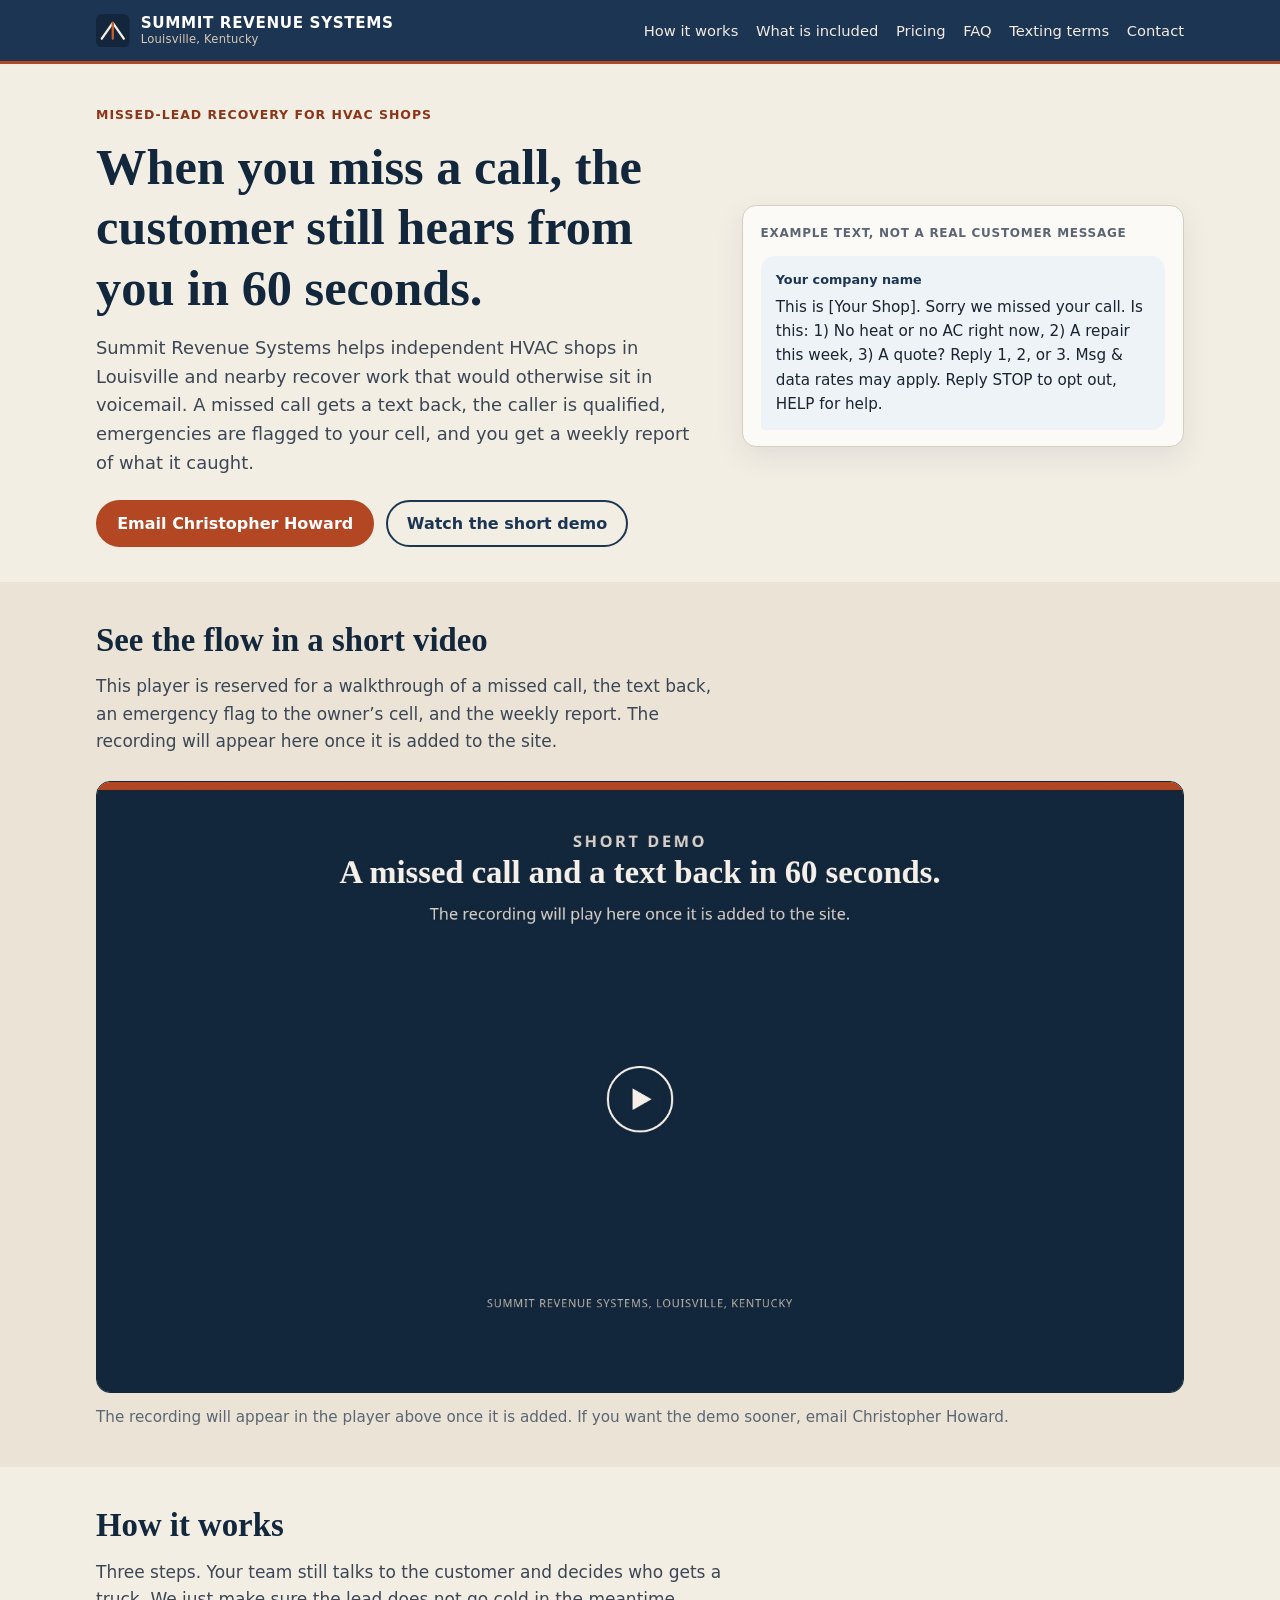
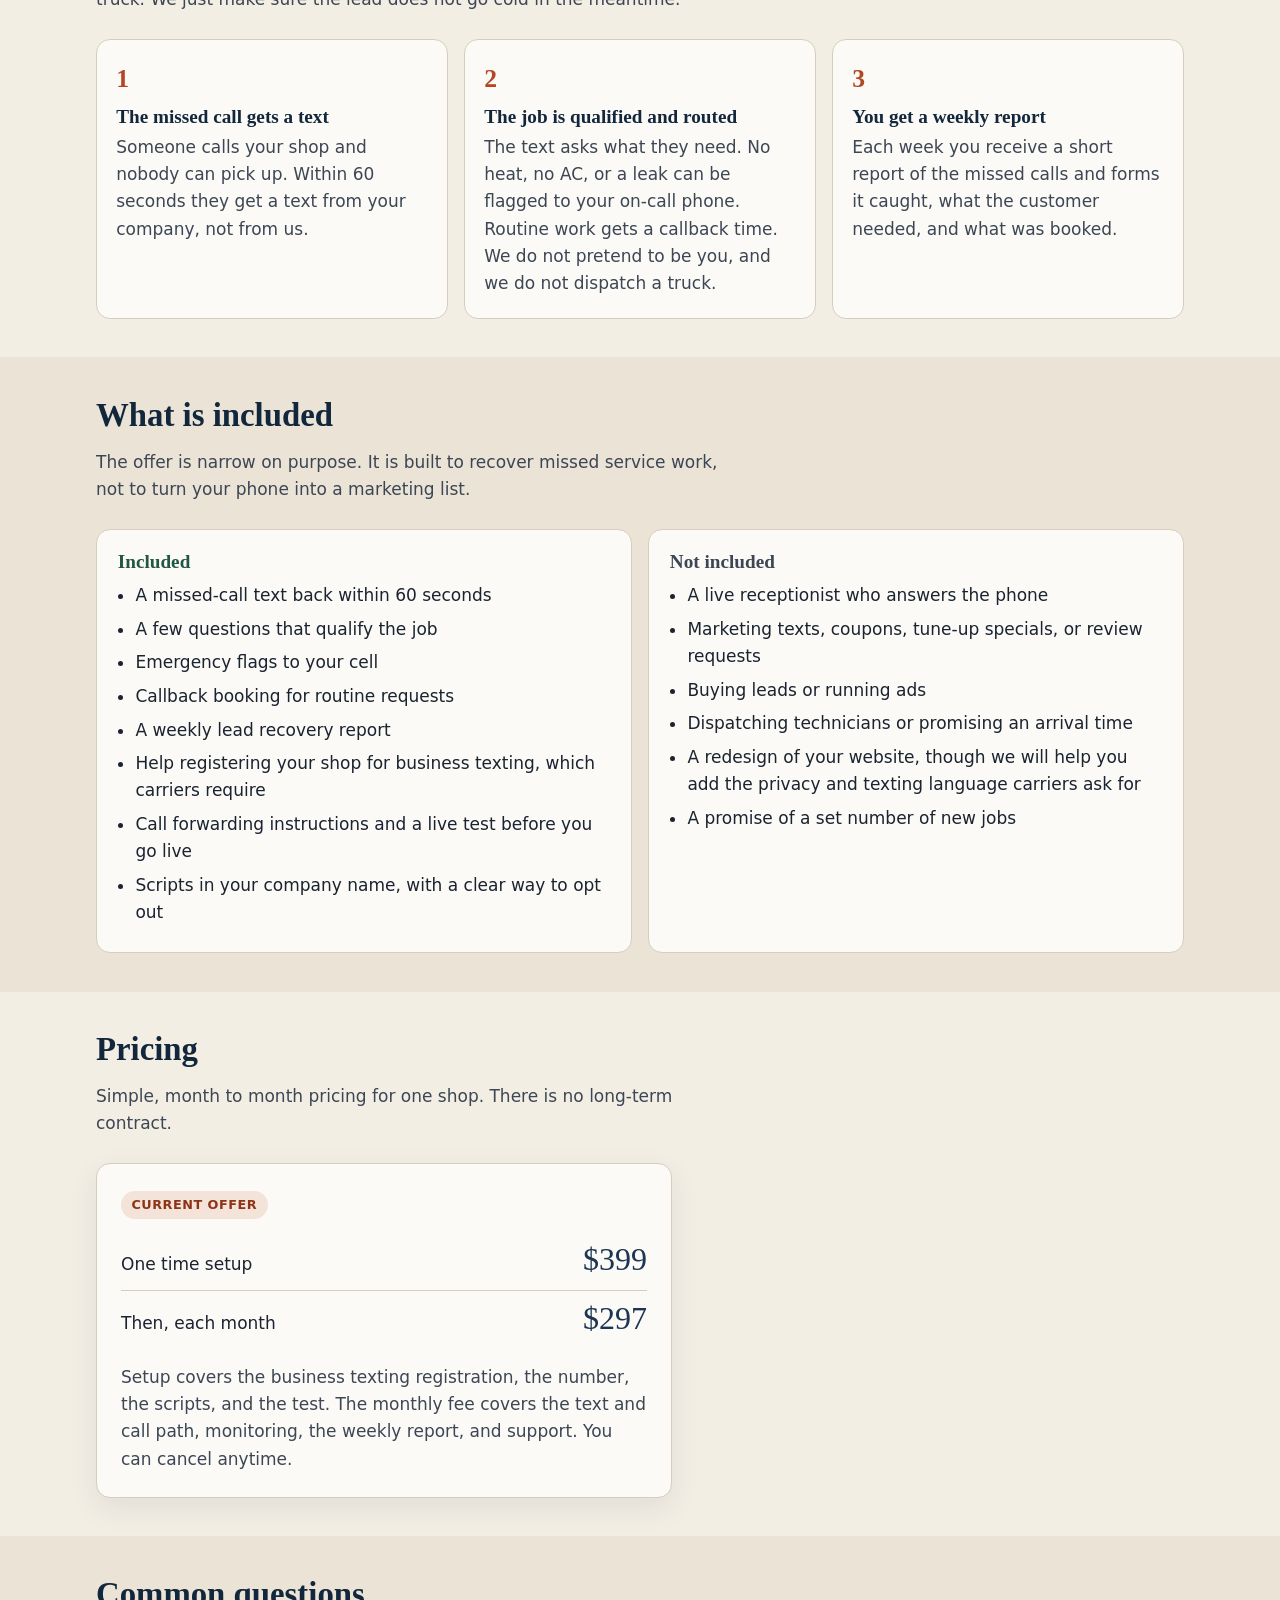
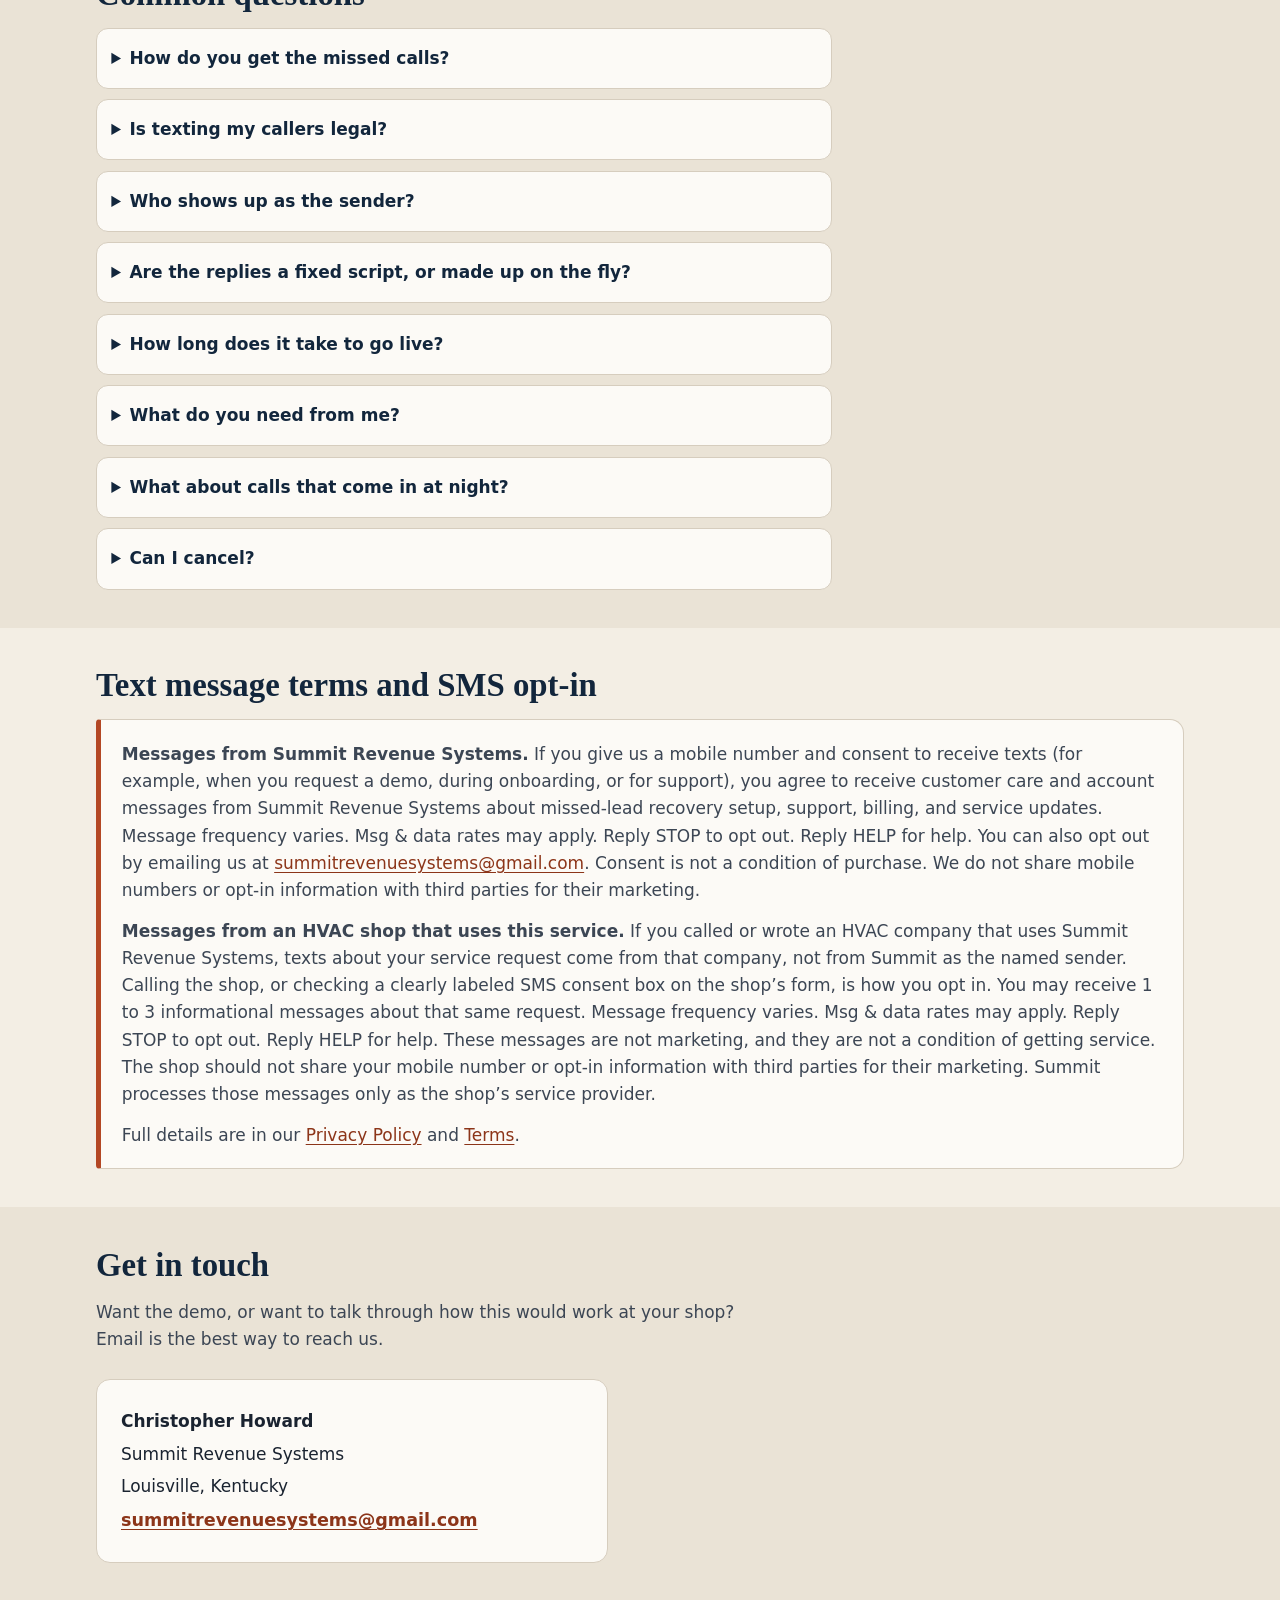
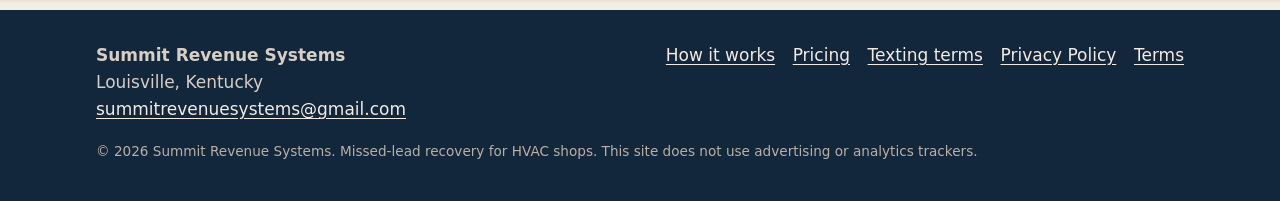
==== index.html @ dae51bf1 "Add Summit Revenue Systems static website One-page marketing site with Privacy and Terms pages for A" ====
<!DOCTYPE html>
<html lang="en">
<head>
  <meta charset="utf-8">
  <meta name="viewport" content="width=device-width, initial-scale=1">
  <title>Summit Revenue Systems | Missed-Lead Recovery for HVAC Shops</title>
  <meta name="description" content="When your Louisville HVAC shop misses a call, the customer gets a text back within 60 seconds. We qualify the caller, flag emergencies to your cell, and send a weekly report. $399 to set up, $297 a month, no contract.">
  <meta name="theme-color" content="#1b3552">
  <meta name="author" content="Christopher Howard, Summit Revenue Systems">
  <link rel="icon" href="favicon.svg" type="image/svg+xml">
  <link rel="stylesheet" href="styles.css">
</head>
<body>
  <a class="skip" href="#main">Skip to content</a>
  <header class="site-header">
    <div class="wrap bar">
      <a class="brand" href="index.html">
        <svg class="brand-mark" xmlns="http://www.w3.org/2000/svg" viewBox="0 0 32 32" aria-hidden="true">
          <rect width="32" height="32" rx="6" fill="#14263c"/>
          <path d="M5.5 23.5 L16 8.5 L26.5 23.5" fill="none" stroke="#f4efe6" stroke-width="2.2" stroke-linejoin="round" stroke-linecap="round"/>
          <path d="M16 8.5 V23.5" stroke="#c45c2c" stroke-width="2.2" stroke-linecap="round"/>
        </svg>
        <span class="brand-text">
          <span class="brand-name">Summit Revenue Systems</span>
          <span class="brand-tag">Louisville, Kentucky</span>
        </span>
      </a>
      <nav class="nav-desktop" aria-label="Primary">
        <a href="#how">How it works</a>
        <a href="#included">What is included</a>
        <a href="#pricing">Pricing</a>
        <a href="#faq">FAQ</a>
        <a href="#sms">Texting terms</a>
        <a href="#contact">Contact</a>
      </nav>
      <details class="nav-mobile">
        <summary>Menu</summary>
        <nav class="nav-panel" aria-label="Primary">
          <a href="#how">How it works</a>
          <a href="#included">What is included</a>
          <a href="#pricing">Pricing</a>
          <a href="#faq">FAQ</a>
          <a href="#sms">Texting terms</a>
          <a href="#contact">Contact</a>
          <a href="privacy.html">Privacy</a>
          <a href="terms.html">Terms</a>
        </nav>
      </details>
    </div>
  </header>

  <main id="main">
    <section class="hero">
      <div class="wrap hero-grid">
        <div>
          <p class="kicker">Missed-lead recovery for HVAC shops</p>
          <h1>When you miss a call, the customer still hears from you in 60 seconds.</h1>
          <p class="lead">Summit Revenue Systems helps independent HVAC shops in Louisville and nearby recover work that would otherwise sit in voicemail. A missed call gets a text back, the caller is qualified, emergencies are flagged to your cell, and you get a weekly report of what it caught.</p>
          <div class="actions">
            <a class="btn btn-primary" href="mailto:summitrevenuesystems@gmail.com?subject=Missed-lead%20recovery%20for%20my%20HVAC%20shop">Email Christopher Howard</a>
            <a class="btn btn-secondary" href="#demo">Watch the short demo</a>
          </div>
        </div>
        <aside class="example-card" aria-label="Example of the first missed-call text">
          <p class="example-label">Example text, not a real customer message</p>
          <div class="bubble">
            <p class="from">Your company name</p>
            <p>This is [Your Shop]. Sorry we missed your call. Is this: 1) No heat or no AC right now, 2) A repair this week, 3) A quote? Reply 1, 2, or 3. Msg &amp; data rates may apply. Reply STOP to opt out, HELP for help.</p>
          </div>
        </aside>
      </div>
    </section>

    <section id="demo" class="band">
      <div class="wrap">
        <h2>See the flow in a short video</h2>
        <p class="section-intro">This player is reserved for a walkthrough of a missed call, the text back, an emergency flag to the owner’s cell, and the weekly report. The recording will appear here once it is added to the site.</p>
        <div class="demo-frame demo-pending">
          <img class="demo-poster" src="demo/poster.jpg" width="1600" height="900" alt="Placeholder for the missed-call recovery demo. The recording will play here once it is added.">
          <video controls preload="none" playsinline poster="demo/poster.jpg" title="Summit missed-call demo">
            <source src="demo/summit-missed-call-demo.mp4" type="video/mp4">
            The demo video is not in the page yet. Email Christopher Howard and he can send it to you.
          </video>
        </div>
        <p class="demo-caption">The recording will appear in the player above once it is added. If you want the demo sooner, email Christopher Howard.</p>
      </div>
    </section>

    <section id="how">
      <div class="wrap">
        <h2>How it works</h2>
        <p class="section-intro">Three steps. Your team still talks to the customer and decides who gets a truck. We just make sure the lead does not go cold in the meantime.</p>
        <div class="steps">
          <article class="step">
            <div class="step-num">1</div>
            <h3>The missed call gets a text</h3>
            <p>Someone calls your shop and nobody can pick up. Within 60 seconds they get a text from your company, not from us.</p>
          </article>
          <article class="step">
            <div class="step-num">2</div>
            <h3>The job is qualified and routed</h3>
            <p>The text asks what they need. No heat, no AC, or a leak can be flagged to your on-call phone. Routine work gets a callback time. We do not pretend to be you, and we do not dispatch a truck.</p>
          </article>
          <article class="step">
            <div class="step-num">3</div>
            <h3>You get a weekly report</h3>
            <p>Each week you receive a short report of the missed calls and forms it caught, what the customer needed, and what was booked.</p>
          </article>
        </div>
      </div>
    </section>

    <section id="included" class="band">
      <div class="wrap">
        <h2>What is included</h2>
        <p class="section-intro">The offer is narrow on purpose. It is built to recover missed service work, not to turn your phone into a marketing list.</p>
        <div class="split">
          <div class="list-card in">
            <h3>Included</h3>
            <ul>
              <li>A missed-call text back within 60 seconds</li>
              <li>A few questions that qualify the job</li>
              <li>Emergency flags to your cell</li>
              <li>Callback booking for routine requests</li>
              <li>A weekly lead recovery report</li>
              <li>Help registering your shop for business texting, which carriers require</li>
              <li>Call forwarding instructions and a live test before you go live</li>
              <li>Scripts in your company name, with a clear way to opt out</li>
            </ul>
          </div>
          <div class="list-card out">
            <h3>Not included</h3>
            <ul>
              <li>A live receptionist who answers the phone</li>
              <li>Marketing texts, coupons, tune-up specials, or review requests</li>
              <li>Buying leads or running ads</li>
              <li>Dispatching technicians or promising an arrival time</li>
              <li>A redesign of your website, though we will help you add the privacy and texting language carriers ask for</li>
              <li>A promise of a set number of new jobs</li>
            </ul>
          </div>
        </div>
      </div>
    </section>

    <section id="pricing">
      <div class="wrap">
        <h2>Pricing</h2>
        <p class="section-intro">Simple, month to month pricing for one shop. There is no long-term contract.</p>
        <div class="price-box">
          <span class="badge">Current offer</span>
          <div class="price-row">
            <div>One time setup</div>
            <div class="price-amt">$399</div>
          </div>
          <div class="price-row">
            <div>Then, each month</div>
            <div class="price-amt">$297</div>
          </div>
          <p class="price-note">Setup covers the business texting registration, the number, the scripts, and the test. The monthly fee covers the text and call path, monitoring, the weekly report, and support. You can cancel anytime.</p>
        </div>
      </div>
    </section>

    <section id="faq" class="band">
      <div class="wrap">
        <h2>Common questions</h2>
        <div class="faq">
          <details>
            <summary>How do you get the missed calls?</summary>
            <p>Your phone company forwards unanswered calls to a number we set up for your shop. If that path ever fails, callers reach your normal voicemail. You can turn forwarding off at any time.</p>
          </details>
          <details>
            <summary>Is texting my callers legal?</summary>
            <p>We treat the first missed-call text as a reply to a call the customer already placed, not as a marketing message. The first text identifies your company and tells the person how to opt out. Follow-up texts, if any, stay about that same request. We do not send promotions, coupons, or review requests. Texts after a web form go out only when the form includes a clear SMS consent checkbox and disclosure. Each shop is registered for business texting under its own legal name before any messages are sent.</p>
            <p>Carriers and regulators have not published a rule that names “missed call text back” as its own category of consent, so we keep the program narrow on purpose. This is a description of how we operate, not legal advice. A lawyer should review your specific use before you go live.</p>
          </details>
          <details>
            <summary>Who shows up as the sender?</summary>
            <p>The texts go out in your shop’s name. Callers should feel like they are hearing from you. Summit is your vendor in the background, not the name on the message.</p>
          </details>
          <details>
            <summary>Are the replies a fixed script, or made up on the fly?</summary>
            <p>No. The replies follow a fixed script we agree on with you. It does not invent answers, and it does not pretend to be a person in your shop.</p>
          </details>
          <details>
            <summary>How long does it take to go live?</summary>
            <p>Setup on our side is straightforward. Carrier approval for business texting often takes about a week, and it can take longer if the paperwork is sent back. We start that registration first and set expectations before you depend on the system.</p>
          </details>
          <details>
            <summary>What do you need from me?</summary>
            <p>Your legal business name, EIN (your federal tax ID), website, business hours, on-call cell, and a backup contact. Carriers also expect a privacy policy and texting terms on your site. We will help you with that language.</p>
          </details>
          <details>
            <summary>What about calls that come in at night?</summary>
            <p>The first reply to a missed call can go out right away, including at night, because the person just called you. Any later automatic follow-up waits until morning hours.</p>
          </details>
          <details>
            <summary>Can I cancel?</summary>
            <p>Yes. There is no long-term contract. You can cancel anytime.</p>
          </details>
        </div>
      </div>
    </section>

    <section id="sms">
      <div class="wrap">
        <h2>Text message terms and SMS opt-in</h2>
        <div class="sms-box">
          <p><strong>Messages from Summit Revenue Systems.</strong> If you give us a mobile number and consent to receive texts (for example, when you request a demo, during onboarding, or for support), you agree to receive customer care and account messages from Summit Revenue Systems about missed-lead recovery setup, support, billing, and service updates. Message frequency varies. Msg &amp; data rates may apply. Reply STOP to opt out. Reply HELP for help. You can also opt out by emailing us at <a href="mailto:summitrevenuesystems@gmail.com">summitrevenuesystems@gmail.com</a>. Consent is not a condition of purchase. We do not share mobile numbers or opt-in information with third parties for their marketing.</p>
          <p><strong>Messages from an HVAC shop that uses this service.</strong> If you called or wrote an HVAC company that uses Summit Revenue Systems, texts about your service request come from that company, not from Summit as the named sender. Calling the shop, or checking a clearly labeled SMS consent box on the shop’s form, is how you opt in. You may receive 1 to 3 informational messages about that same request. Message frequency varies. Msg &amp; data rates may apply. Reply STOP to opt out. Reply HELP for help. These messages are not marketing, and they are not a condition of getting service. The shop should not share your mobile number or opt-in information with third parties for their marketing. Summit processes those messages only as the shop’s service provider.</p>
          <p>Full details are in our <a href="privacy.html">Privacy Policy</a> and <a href="terms.html">Terms</a>.</p>
        </div>
      </div>
    </section>

    <section id="contact" class="band">
      <div class="wrap">
        <h2>Get in touch</h2>
        <p class="section-intro">Want the demo, or want to talk through how this would work at your shop? Email is the best way to reach us.</p>
        <div class="contact-card">
          <p><strong>Christopher Howard</strong></p>
          <p>Summit Revenue Systems</p>
          <p>Louisville, Kentucky</p>
          <p><a class="email" href="mailto:summitrevenuesystems@gmail.com">summitrevenuesystems@gmail.com</a></p>
        </div>
      </div>
    </section>
  </main>

  <footer class="site-footer">
    <div class="wrap">
      <div class="footer-grid">
        <div>
          <strong>Summit Revenue Systems</strong>
          <div>Louisville, Kentucky</div>
          <div><a href="mailto:summitrevenuesystems@gmail.com">summitrevenuesystems@gmail.com</a></div>
        </div>
        <nav class="footer-links" aria-label="Footer">
          <a href="#how">How it works</a>
          <a href="#pricing">Pricing</a>
          <a href="#sms">Texting terms</a>
          <a href="privacy.html">Privacy Policy</a>
          <a href="terms.html">Terms</a>
        </nav>
      </div>
      <p class="tiny">© 2026 Summit Revenue Systems. Missed-lead recovery for HVAC shops. This site does not use advertising or analytics trackers.</p>
    </div>
  </footer>
</body>
</html>
---- styles.css ----
/* Summit Revenue Systems. Static, no trackers, no build step. */
:root {
  --bg: #f3eee4;
  --bg-alt: #eae3d6;
  --paper: #fcfaf6;
  --ink: #1a2330;
  --ink-soft: #3c4654;
  --muted: #5c6672;
  --line: #d6cdbe;
  --navy: #1b3552;
  --navy-2: #12263c;
  --copper: #b34724;
  --copper-dark: #8c3519;
  --copper-soft: #f4e3d8;
  --ok: #215745;
  --ok-soft: #e4efe9;
  --shadow: 0 10px 30px rgba(18, 38, 60, 0.08);
  --radius: 14px;
  --max: 68rem;
  --text: 40rem;
  --sans: "Segoe UI", system-ui, -apple-system, Roboto, "Helvetica Neue", Arial, sans-serif;
  --serif: "Iowan Old Style", Palatino, "Palatino Linotype", Georgia, "Times New Roman", serif;
}

*,
*::before,
*::after {
  box-sizing: border-box;
}

html {
  scroll-behavior: smooth;
}

html:focus-within {
  scroll-behavior: smooth;
}

@media (prefers-reduced-motion: reduce) {
  html,
  html:focus-within {
    scroll-behavior: auto;
  }

  *,
  *::before,
  *::after {
    animation: none !important;
    transition: none !important;
  }
}

body {
  margin: 0;
  background: var(--bg);
  color: var(--ink);
  font-family: var(--sans);
  font-size: 1.0625rem;
  line-height: 1.6;
  text-rendering: optimizeLegibility;
}

img,
svg,
video {
  max-width: 100%;
  height: auto;
}

a {
  color: var(--copper-dark);
  text-underline-offset: 0.15em;
}

a:hover {
  color: var(--copper);
}

:focus-visible {
  outline: 3px solid var(--copper);
  outline-offset: 3px;
}

.skip {
  position: absolute;
  left: 0.75rem;
  top: -3rem;
  background: var(--navy);
  color: #fff;
  padding: 0.5rem 0.8rem;
  z-index: 100;
}

.skip:focus {
  top: 0.75rem;
}

.wrap {
  width: min(var(--max), calc(100% - 2rem));
  margin-inline: auto;
}

.narrow {
  width: min(var(--text), calc(100% - 2rem));
  margin-inline: auto;
}

/* Header */
.site-header {
  background: var(--navy);
  color: #f6f0e8;
  position: sticky;
  top: 0;
  z-index: 20;
  border-bottom: 3px solid var(--copper);
}

.bar {
  display: flex;
  align-items: center;
  justify-content: space-between;
  gap: 1rem;
  padding: 0.85rem 0;
}

.brand {
  color: #fff;
  text-decoration: none;
  display: flex;
  align-items: center;
  gap: 0.7rem;
  min-width: 0;
}

.brand:hover {
  color: #fff;
}

.brand-mark {
  width: 2.1rem;
  height: 2.1rem;
  flex: none;
}

.brand-text {
  display: flex;
  flex-direction: column;
  line-height: 1.15;
}

.brand-name {
  font-weight: 700;
  letter-spacing: 0.04em;
  font-size: 0.95rem;
  text-transform: uppercase;
}

.brand-tag {
  font-size: 0.72rem;
  color: #d9c7b6;
  letter-spacing: 0.02em;
}

.nav-desktop {
  display: none;
  gap: 0.2rem 1.1rem;
  flex-wrap: wrap;
  justify-content: flex-end;
}

.nav-desktop a {
  color: #f3ebe3;
  text-decoration: none;
  font-size: 0.92rem;
}

.nav-desktop a:hover,
.nav-desktop a[aria-current="page"] {
  color: #fff;
  text-decoration: underline;
  text-underline-offset: 0.22em;
}

.nav-mobile {
  display: block;
}

.nav-mobile > summary {
  list-style: none;
  cursor: pointer;
  border: 1px solid rgba(255, 255, 255, 0.28);
  border-radius: 8px;
  padding: 0.4rem 0.7rem;
  font-size: 0.9rem;
  color: #fff;
}

.nav-mobile > summary::-webkit-details-marker {
  display: none;
}

.nav-mobile[open] > summary {
  background: rgba(255, 255, 255, 0.08);
}

.nav-panel {
  position: absolute;
  right: 1rem;
  top: 4.1rem;
  background: var(--navy-2);
  border: 1px solid rgba(255, 255, 255, 0.12);
  border-radius: 12px;
  padding: 0.6rem;
  display: flex;
  flex-direction: column;
  min-width: 12.5rem;
  box-shadow: var(--shadow);
}

.nav-panel a {
  color: #f3ebe3;
  text-decoration: none;
  padding: 0.55rem 0.7rem;
  border-radius: 8px;
}

.nav-panel a:hover,
.nav-panel a[aria-current="page"] {
  background: rgba(255, 255, 255, 0.08);
  color: #fff;
}

@media (min-width: 880px) {
  .nav-desktop {
    display: flex;
  }

  .nav-mobile {
    display: none;
  }
}

/* Hero */
.hero {
  padding: 2.6rem 0 2.2rem;
}

.hero-grid {
  display: grid;
  gap: 2rem;
}

@media (min-width: 900px) {
  .hero-grid {
    grid-template-columns: 1.15fr 0.85fr;
    align-items: center;
    gap: 3rem;
  }
}

.kicker {
  margin: 0 0 0.7rem;
  color: var(--copper-dark);
  font-weight: 700;
  letter-spacing: 0.08em;
  text-transform: uppercase;
  font-size: 0.78rem;
}

h1,
h2,
h3 {
  font-family: var(--serif);
  font-weight: 600;
  line-height: 1.2;
  color: var(--navy-2);
}

h1 {
  margin: 0 0 1rem;
  font-size: clamp(2rem, 4.4vw, 3.15rem);
}

h2 {
  margin: 0 0 0.85rem;
  font-size: clamp(1.6rem, 3vw, 2.05rem);
}

h3 {
  margin: 0 0 0.4rem;
  font-size: 1.2rem;
}

.lead {
  margin: 0 0 1.4rem;
  font-size: 1.12rem;
  color: var(--ink-soft);
  max-width: 38rem;
}

.actions {
  display: flex;
  flex-wrap: wrap;
  gap: 0.7rem;
}

.btn {
  display: inline-block;
  text-decoration: none;
  border-radius: 999px;
  padding: 0.75rem 1.2rem;
  font-weight: 600;
  font-size: 1rem;
  border: 2px solid transparent;
  line-height: 1.2;
}

.btn-primary {
  background: var(--copper);
  color: #fff;
  border-color: var(--copper);
}

.btn-primary:hover {
  background: var(--copper-dark);
  border-color: var(--copper-dark);
  color: #fff;
}

.btn-secondary {
  background: transparent;
  color: var(--navy);
  border-color: var(--navy);
}

.btn-secondary:hover {
  background: var(--navy);
  color: #fff;
}

/* Demo / example phone */
.demo-card,
.example-card {
  background: var(--paper);
  border: 1px solid var(--line);
  border-radius: var(--radius);
  box-shadow: var(--shadow);
}

.example-card {
  padding: 1.1rem 1.1rem 1rem;
}

.example-label {
  margin: 0 0 0.8rem;
  font-size: 0.75rem;
  letter-spacing: 0.06em;
  text-transform: uppercase;
  font-weight: 700;
  color: var(--muted);
}

.bubble {
  background: #eef3f7;
  border-radius: 14px 14px 14px 4px;
  padding: 0.85rem 0.95rem;
  color: var(--ink);
  font-size: 0.95rem;
}

.bubble p {
  margin: 0;
}

.bubble .from {
  font-weight: 700;
  color: var(--navy);
  font-size: 0.8rem;
  margin-bottom: 0.3rem;
}

/* Sections */
section {
  padding: 2.4rem 0;
}

.band {
  background: var(--bg-alt);
}

.band-navy {
  background: var(--navy);
  color: #f6f0e8;
}

.band-navy h2,
.band-navy h3 {
  color: #fff;
}

.band-navy p,
.band-navy li {
  color: #e6ddd3;
}

.section-intro {
  max-width: 40rem;
  margin: 0 0 1.6rem;
  color: var(--ink-soft);
}

/* Steps */
.steps {
  display: grid;
  gap: 1rem;
}

@media (min-width: 800px) {
  .steps {
    grid-template-columns: repeat(3, 1fr);
  }
}

.step {
  background: var(--paper);
  border: 1px solid var(--line);
  border-radius: var(--radius);
  padding: 1.2rem 1.2rem 1.3rem;
}

.step-num {
  display: inline-block;
  font-family: var(--serif);
  font-size: 1.6rem;
  color: var(--copper);
  font-weight: 600;
  margin-bottom: 0.3rem;
}

.step p {
  margin: 0.35rem 0 0;
  color: var(--ink-soft);
}

/* Include / exclude */
.split {
  display: grid;
  gap: 1rem;
}

@media (min-width: 800px) {
  .split {
    grid-template-columns: 1fr 1fr;
  }
}

.list-card {
  background: var(--paper);
  border: 1px solid var(--line);
  border-radius: var(--radius);
  padding: 1.25rem 1.3rem;
}

.list-card.in h3 {
  color: var(--ok);
}

.list-card.out h3 {
  color: var(--ink-soft);
}

.list-card ul {
  margin: 0.6rem 0 0;
  padding: 0 0 0 1.1rem;
}

.list-card li {
  margin: 0.4rem 0;
}

/* Pricing */
.price-box {
  background: var(--paper);
  border: 1px solid var(--line);
  border-radius: var(--radius);
  box-shadow: var(--shadow);
  padding: 1.6rem 1.5rem 1.5rem;
  max-width: 36rem;
}

.price-row {
  display: flex;
  justify-content: space-between;
  gap: 1rem;
  align-items: baseline;
  border-bottom: 1px solid var(--line);
  padding: 0.7rem 0;
}

.price-row:last-of-type {
  border-bottom: 0;
}

.price-amt {
  font-family: var(--serif);
  font-size: 2rem;
  color: var(--navy);
  line-height: 1;
}

.price-note {
  margin: 1rem 0 0;
  color: var(--ink-soft);
}

.badge {
  display: inline-block;
  background: var(--copper-soft);
  color: var(--copper-dark);
  font-weight: 700;
  font-size: 0.8rem;
  letter-spacing: 0.04em;
  text-transform: uppercase;
  border-radius: 999px;
  padding: 0.25rem 0.65rem;
  margin-bottom: 0.8rem;
}

/* FAQ */
.faq {
  display: grid;
  gap: 0.65rem;
  max-width: 46rem;
}

.faq details {
  background: var(--paper);
  border: 1px solid var(--line);
  border-radius: 12px;
  padding: 0.15rem 0.9rem;
}

.faq summary {
  cursor: pointer;
  font-weight: 700;
  padding: 0.85rem 0;
  color: var(--navy-2);
}

.faq details p {
  margin: 0 0 0.95rem;
  color: var(--ink-soft);
}

/* SMS disclosure */
.sms-box {
  background: var(--paper);
  border: 1px solid var(--line);
  border-left: 5px solid var(--copper);
  border-radius: 4px 14px 14px 4px;
  padding: 1.3rem 1.3rem 1.2rem;
}

.sms-box p {
  margin: 0 0 0.85rem;
  color: var(--ink-soft);
}

.sms-box p:last-child {
  margin-bottom: 0;
}

/* Contact */
.contact-card {
  background: var(--paper);
  border: 1px solid var(--line);
  border-radius: var(--radius);
  padding: 1.4rem 1.5rem;
  max-width: 32rem;
}

.contact-card p {
  margin: 0.35rem 0;
}

.contact-card .email {
  font-weight: 700;
  font-size: 1.1rem;
  color: var(--copper-dark);
}

/* Demo video */
.demo-frame {
  background: #121212;
  border-radius: var(--radius);
  overflow: hidden;
  border: 1px solid var(--navy-2);
  min-height: 12rem;
  display: flex;
  align-items: center;
  justify-content: center;
  position: relative;
}

.demo-frame video {
  width: 100%;
  height: auto;
  display: block;
  background: #121212;
  aspect-ratio: 16 / 9;
}

.demo-frame img.demo-poster {
  width: 100%;
  height: auto;
  display: block;
  aspect-ratio: 16 / 9;
  object-fit: cover;
}

.demo-frame.demo-pending video {
  display: none;
}

.demo-frame:not(.demo-pending) img.demo-poster {
  display: none;
}


.demo-caption {
  margin: 0.7rem 0 0;
  color: var(--muted);
  font-size: 0.95rem;
}

/* Legal pages */
.legal-header {
  padding: 2rem 0 0.5rem;
}

.legal-meta {
  color: var(--muted);
  margin: 0 0 1.2rem;
}

.legal h2 {
  font-size: 1.35rem;
  margin-top: 1.8rem;
}

.legal p,
.legal li {
  color: var(--ink-soft);
}

.legal ul {
  padding-left: 1.2rem;
}

.address {
  font-style: normal;
  color: var(--ink);
  line-height: 1.5;
}

/* Footer */
.site-footer {
  background: var(--navy-2);
  color: #d7cfc5;
  padding: 2rem 0 2.4rem;
  margin-top: 0.5rem;
}

.site-footer a {
  color: #f3ebe3;
}

.footer-grid {
  display: flex;
  flex-wrap: wrap;
  justify-content: space-between;
  gap: 1.2rem 2rem;
}

.footer-links {
  display: flex;
  flex-wrap: wrap;
  gap: 0.75rem 1.1rem;
}

.tiny {
  margin: 1.1rem 0 0;
  font-size: 0.85rem;
  color: #b9b0a5;
}

/* 404 */
.not-found {
  padding: 4rem 0 5rem;
  text-align: center;
}

/* Print */
@media print {
  .site-header,
  .nav-mobile,
  .actions,
  .site-footer .footer-links {
    position: static;
  }

  .site-header {
    border-bottom: 1px solid #000;
  }

  body {
    background: #fff;
    color: #000;
  }
}
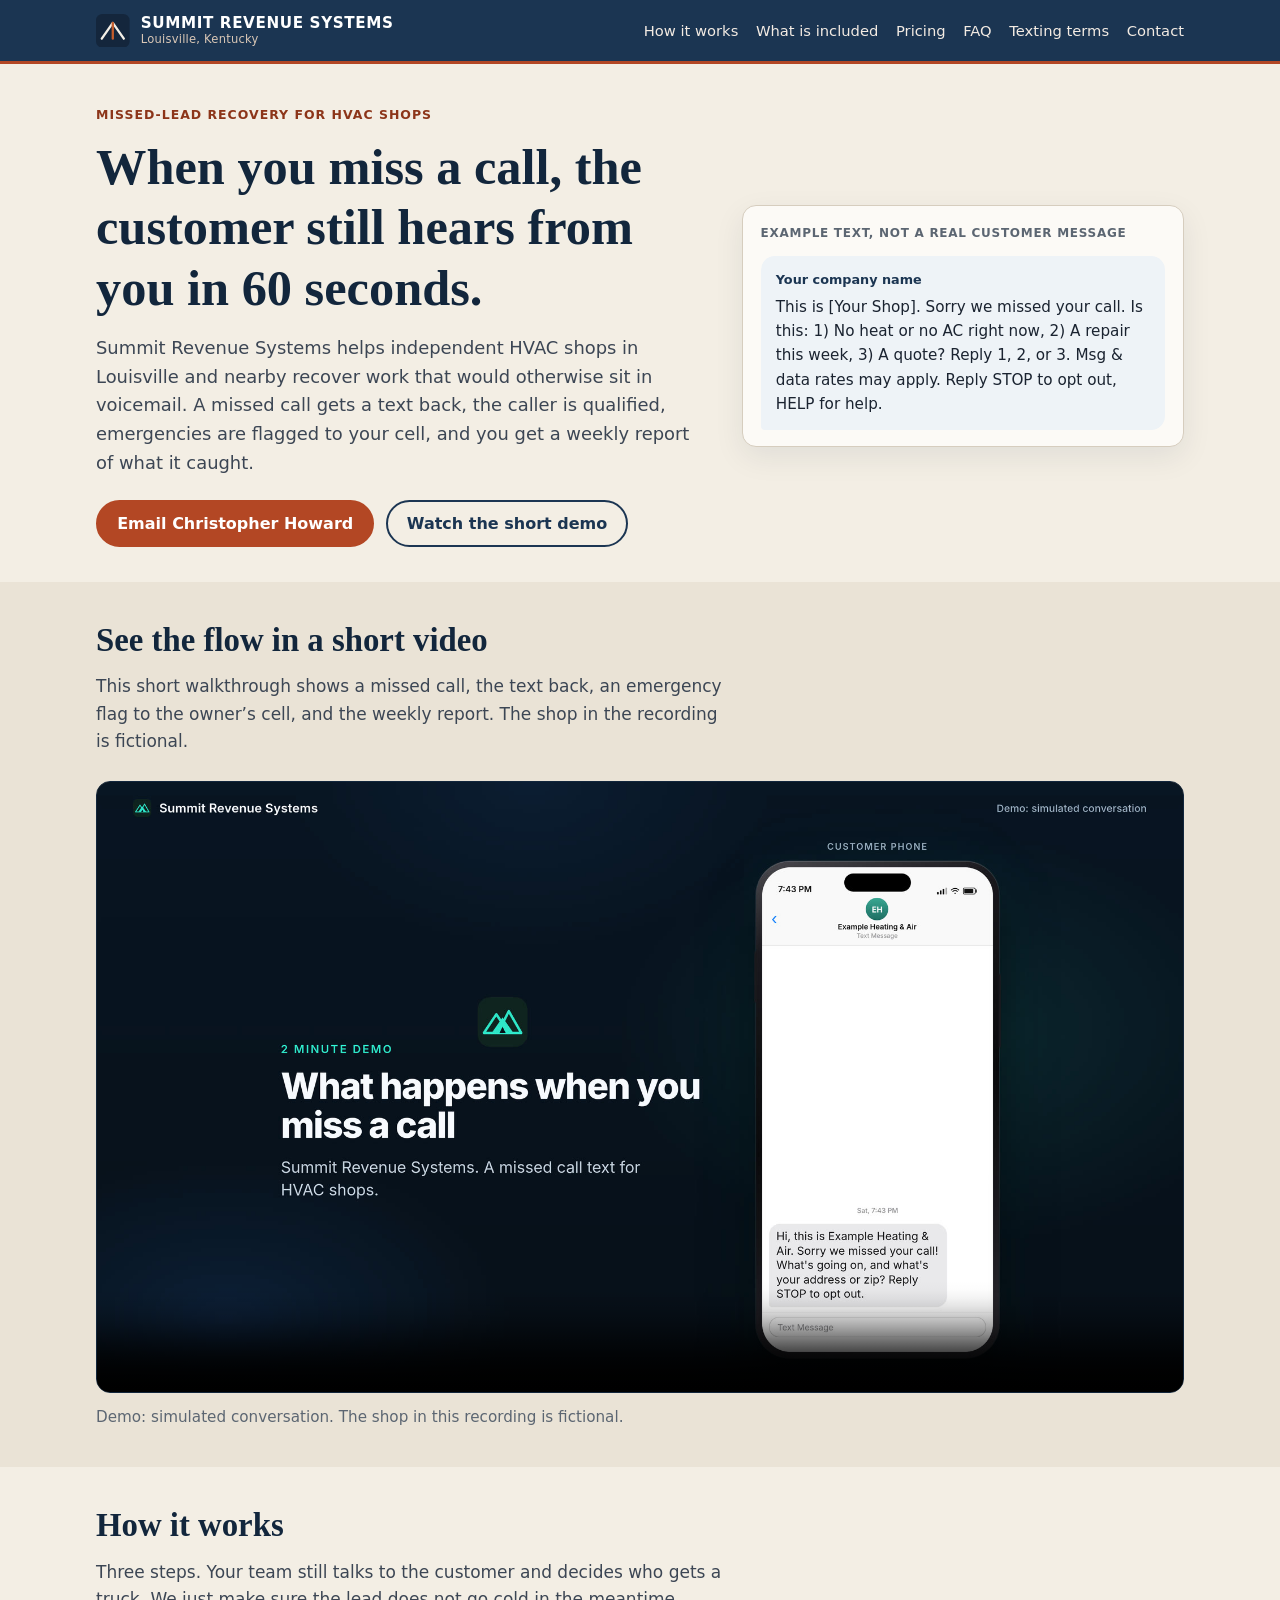
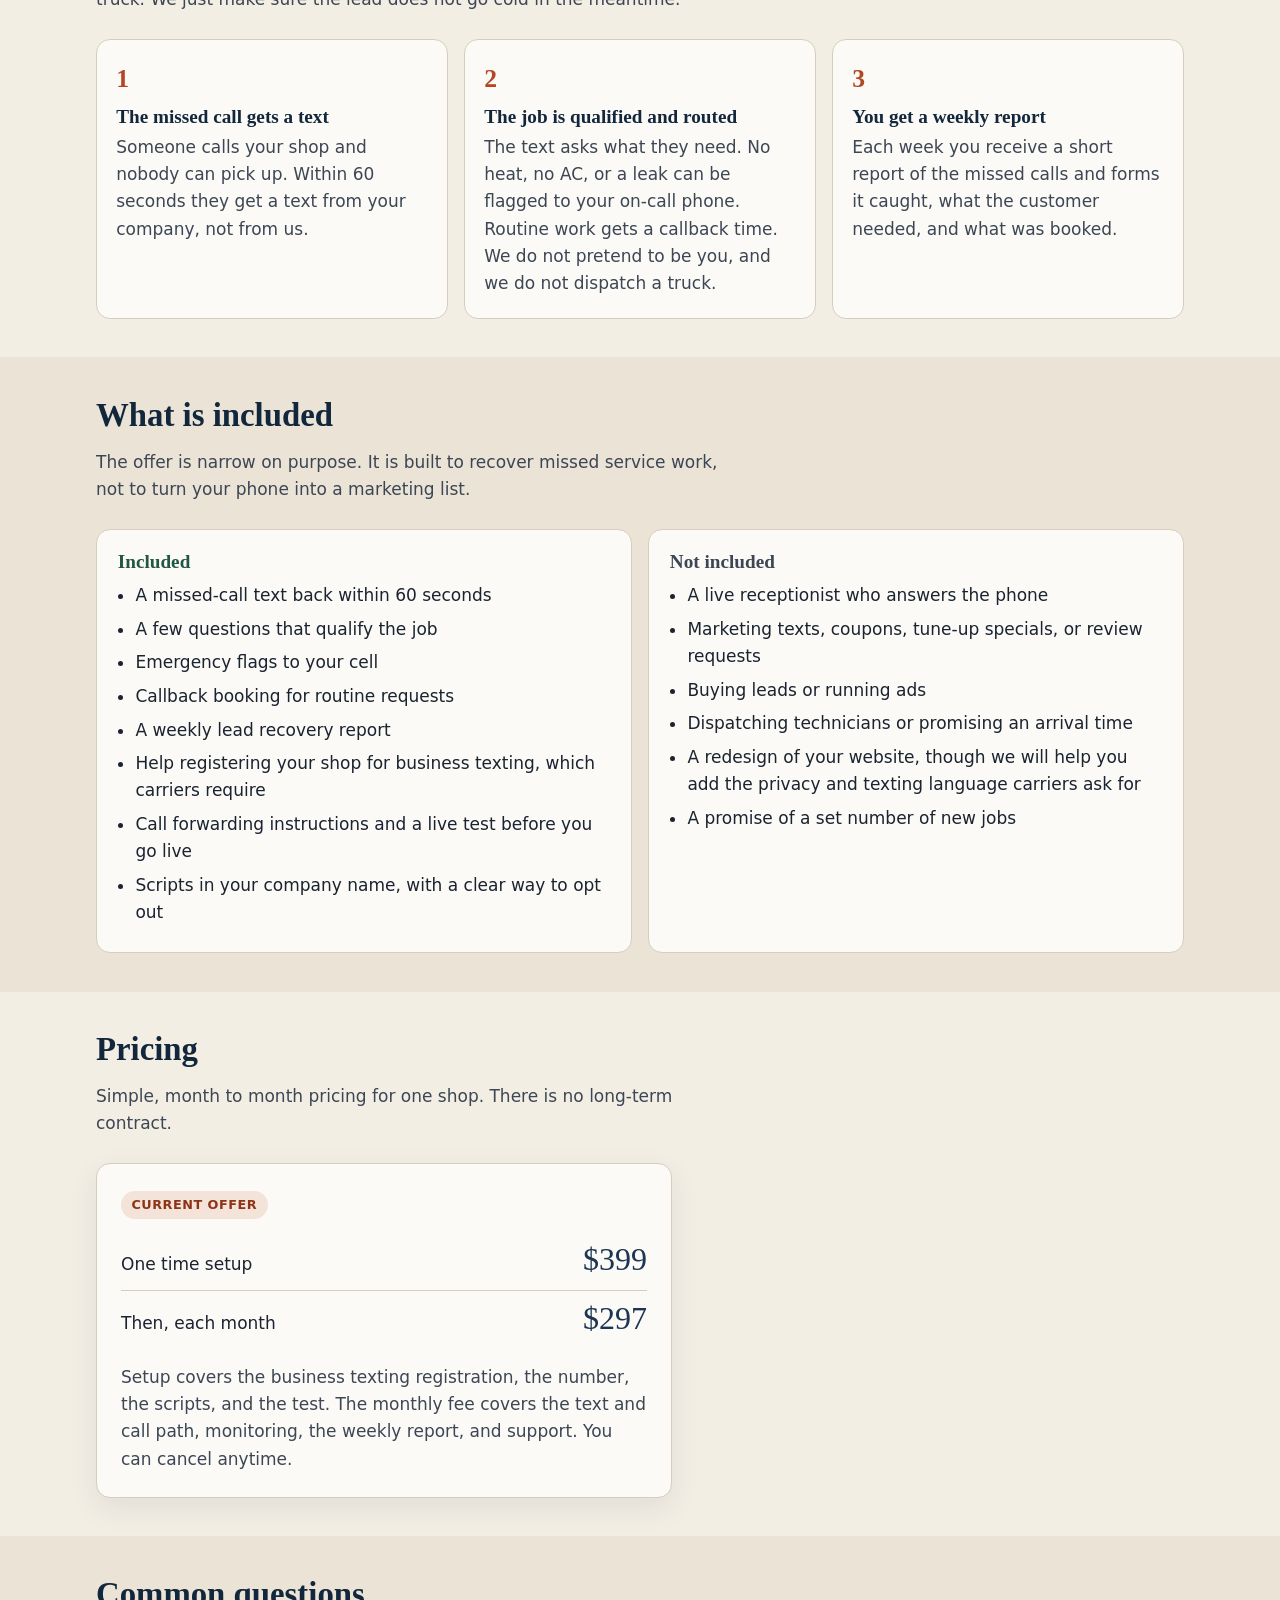
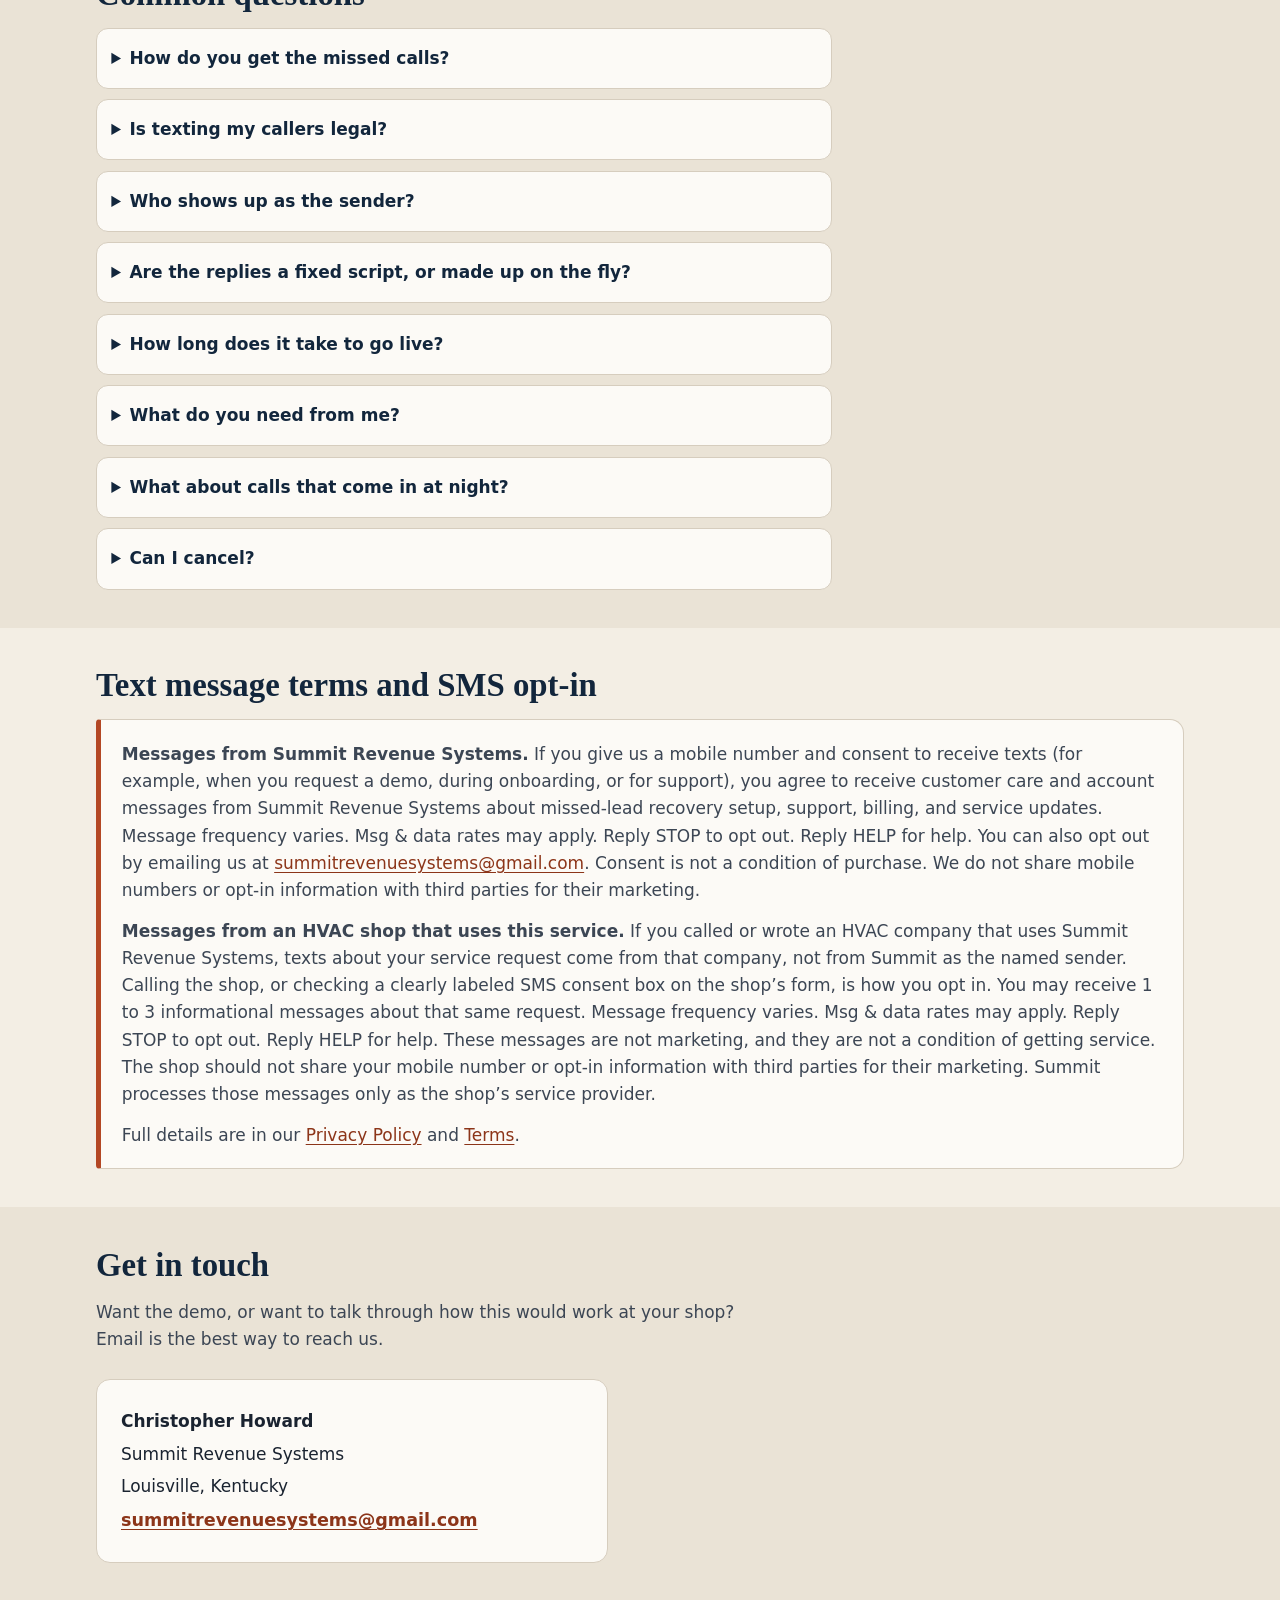
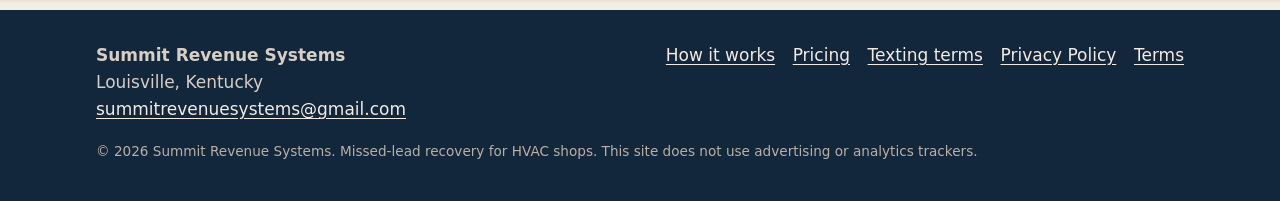
==== commit 486deb0b: "Add missed-call demo video and show the player Include the simulated-conversation recording and post" ====
--- a/index.html
+++ b/index.html
@@ -74,15 +74,15 @@
     <section id="demo" class="band">
       <div class="wrap">
         <h2>See the flow in a short video</h2>
-        <p class="section-intro">This player is reserved for a walkthrough of a missed call, the text back, an emergency flag to the owner’s cell, and the weekly report. The recording will appear here once it is added to the site.</p>
-        <div class="demo-frame demo-pending">
-          <img class="demo-poster" src="demo/poster.jpg" width="1600" height="900" alt="Placeholder for the missed-call recovery demo. The recording will play here once it is added.">
-          <video controls preload="none" playsinline poster="demo/poster.jpg" title="Summit missed-call demo">
+        <p class="section-intro">This short walkthrough shows a missed call, the text back, an emergency flag to the owner’s cell, and the weekly report. The shop in the recording is fictional.</p>
+        <div class="demo-frame">
+          <img class="demo-poster" src="demo/poster.jpg" width="1600" height="900" alt="Still from the missed-call recovery demo, labeled Demo: simulated conversation.">
+          <video controls preload="metadata" playsinline poster="demo/poster.jpg" title="Summit missed-call demo">
             <source src="demo/summit-missed-call-demo.mp4" type="video/mp4">
-            The demo video is not in the page yet. Email Christopher Howard and he can send it to you.
+            Your browser cannot play this video. Email Christopher Howard and he can send it to you.
           </video>
         </div>
-        <p class="demo-caption">The recording will appear in the player above once it is added. If you want the demo sooner, email Christopher Howard.</p>
+        <p class="demo-caption">Demo: simulated conversation. The shop in this recording is fictional.</p>
       </div>
     </section>
 
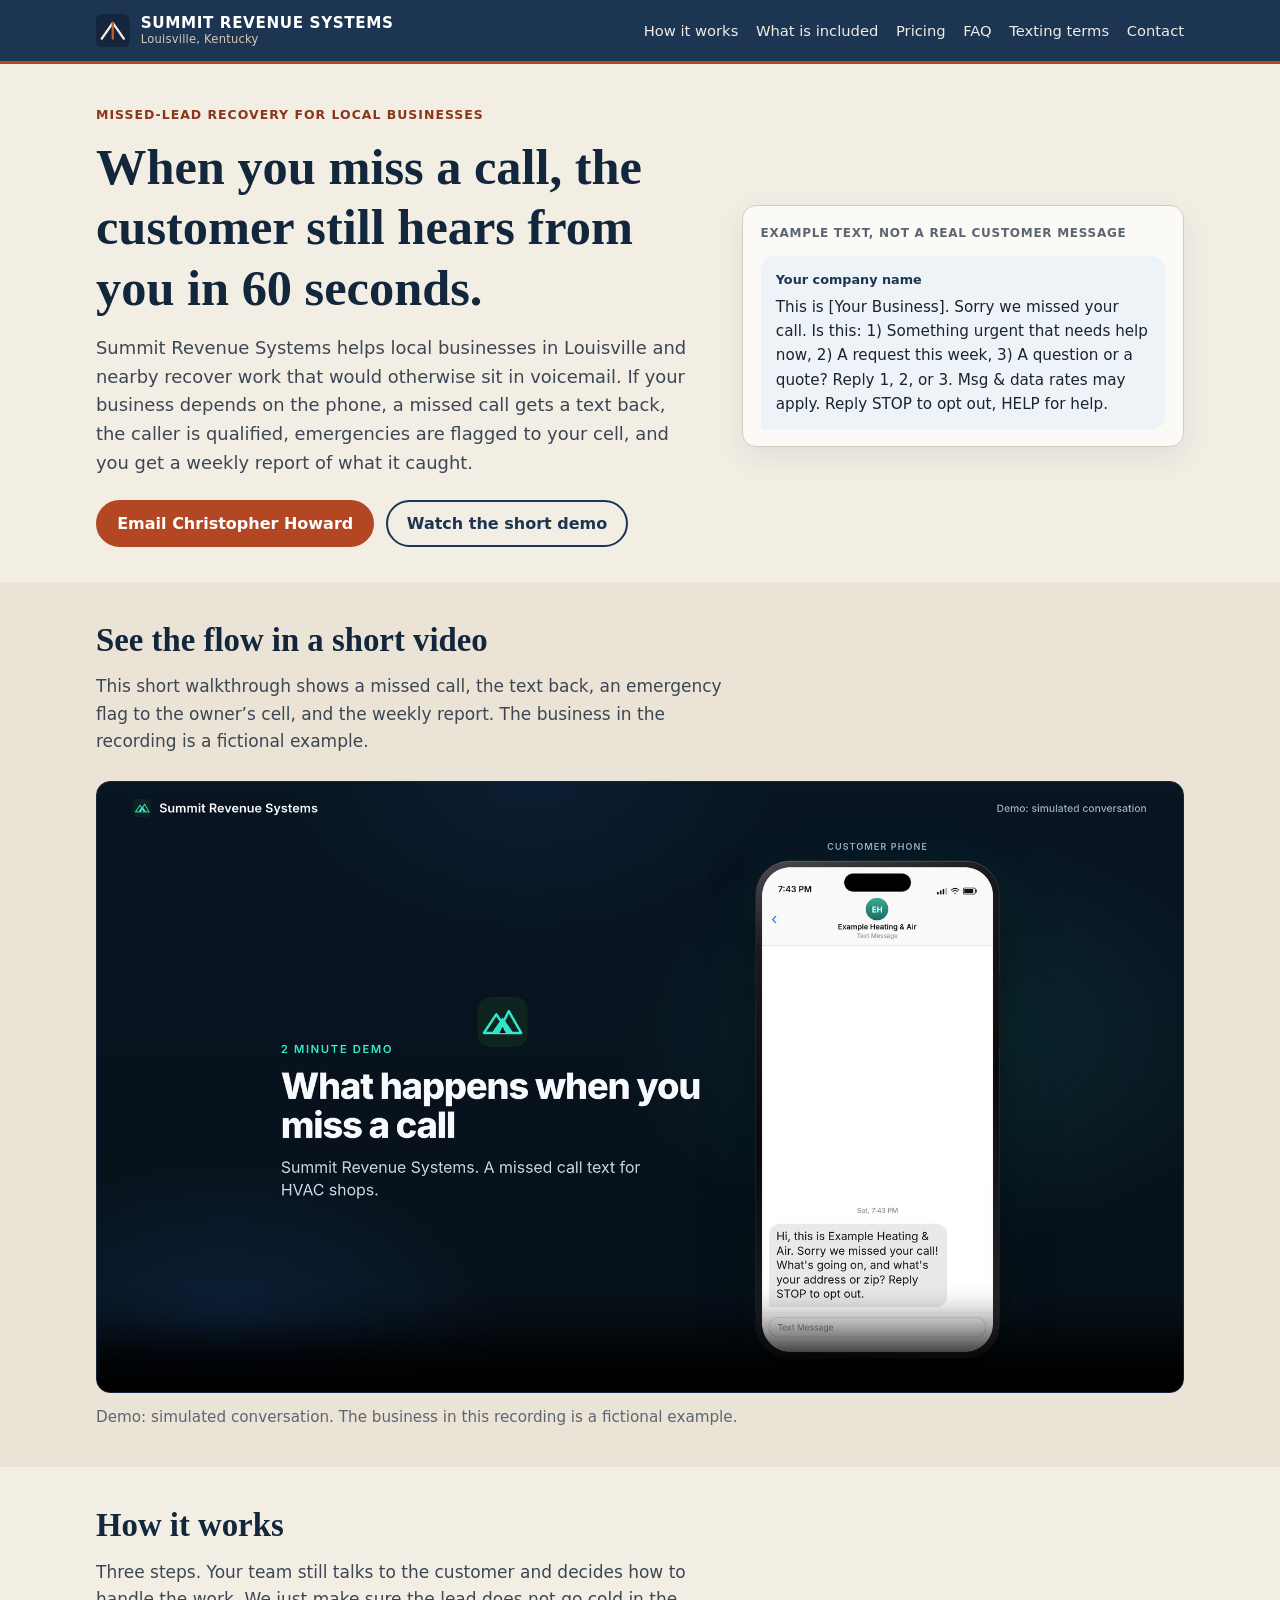
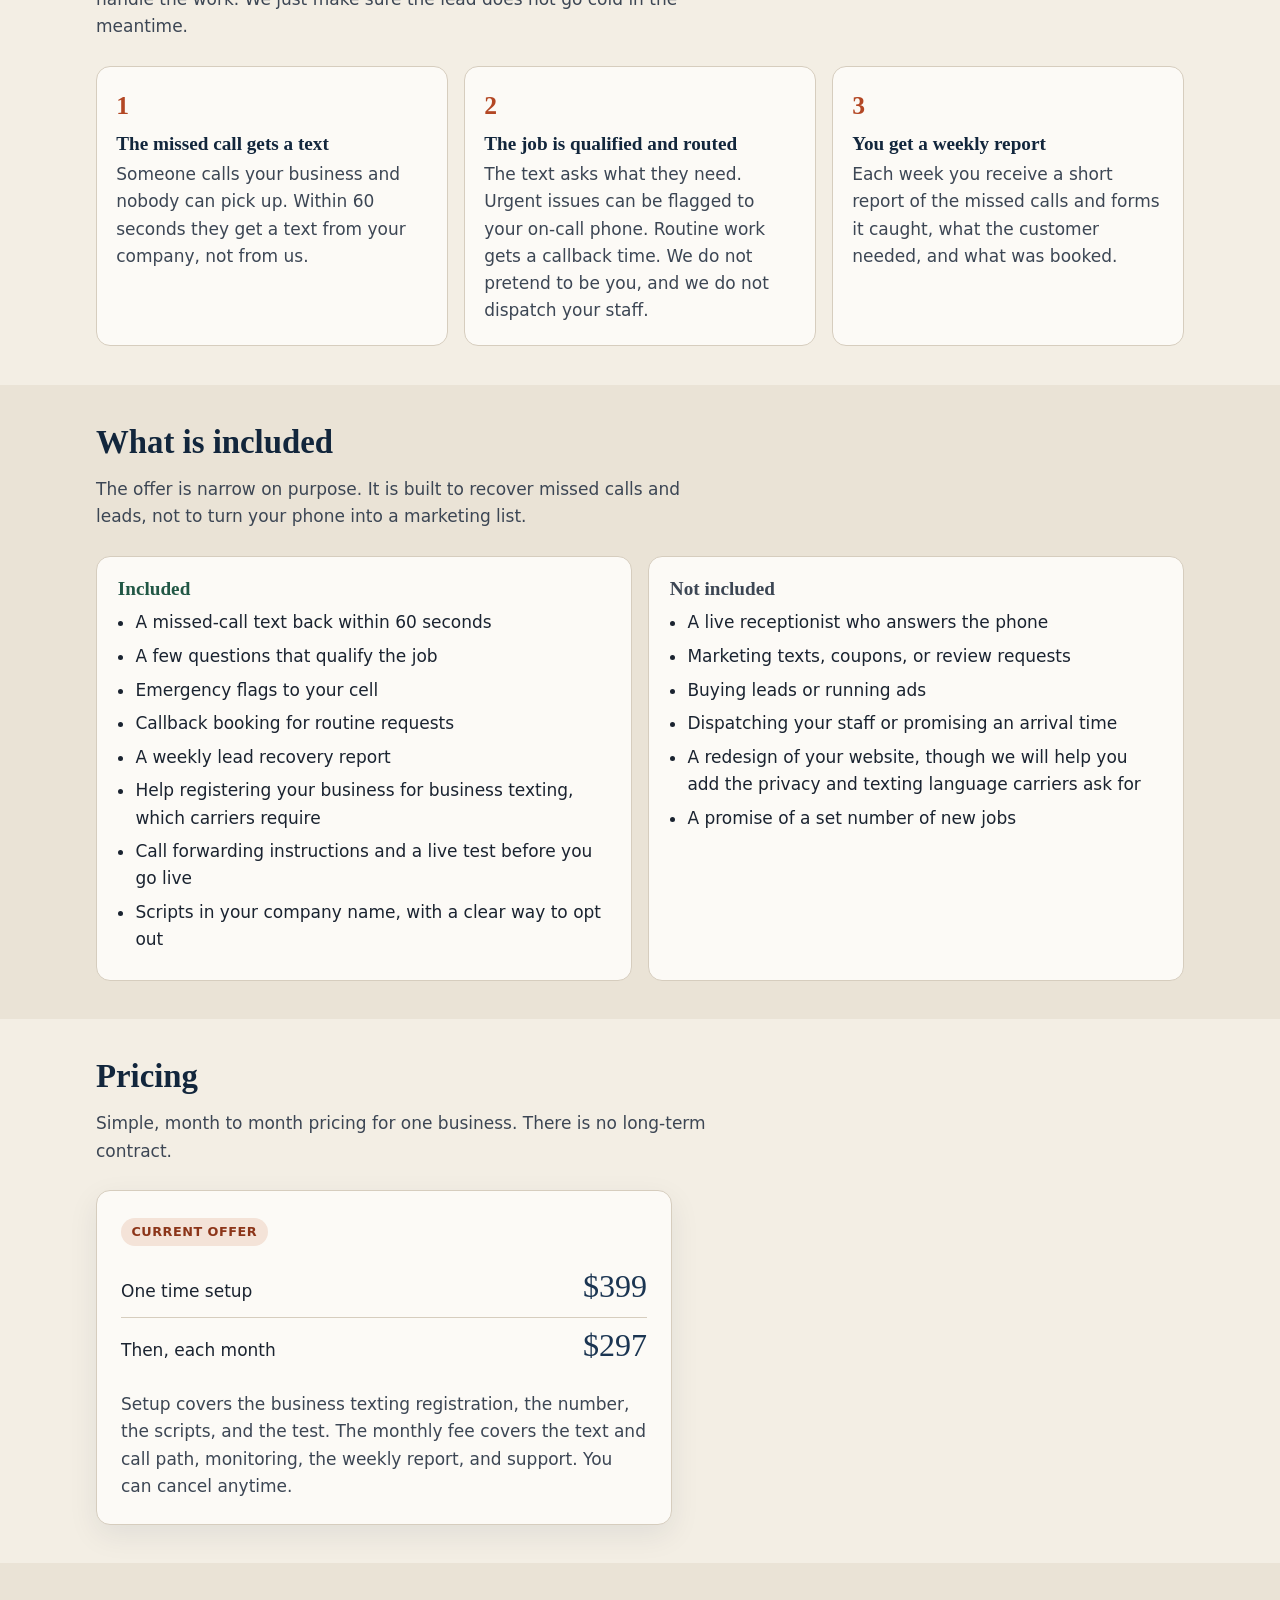
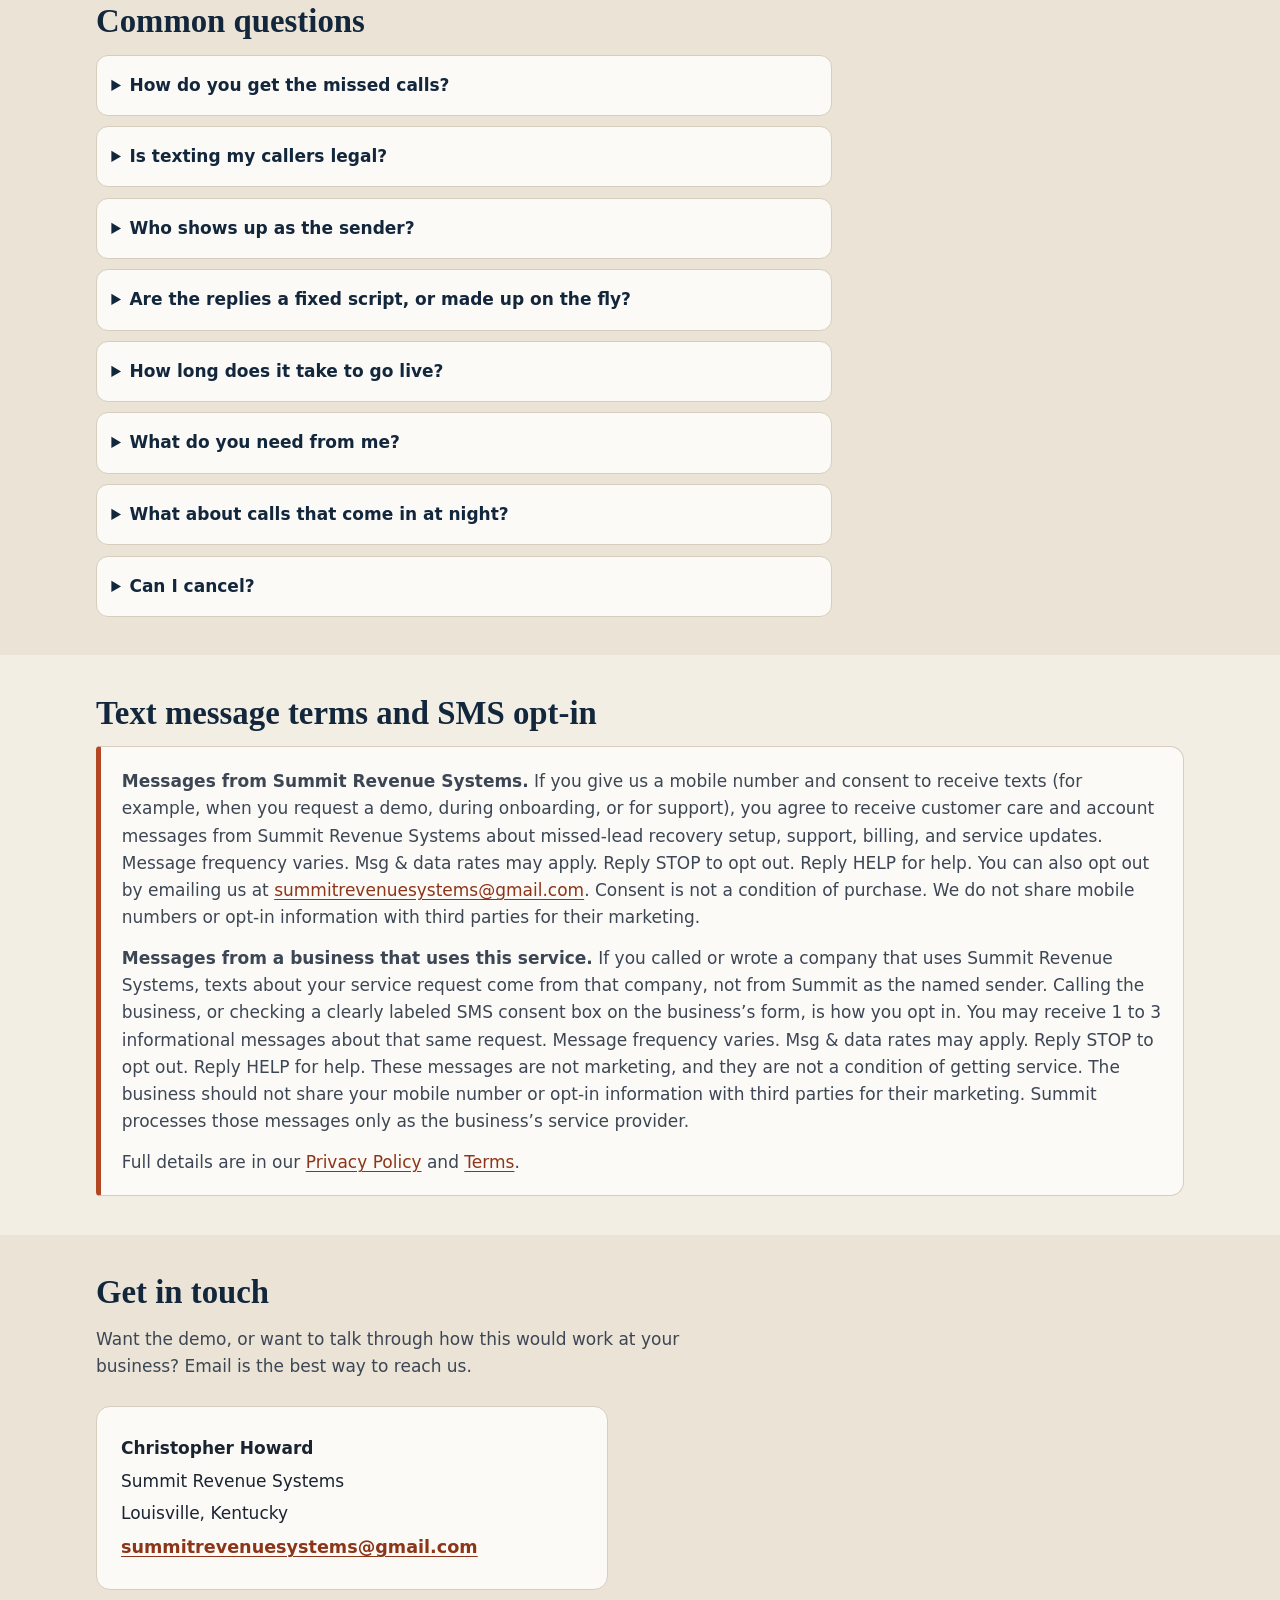
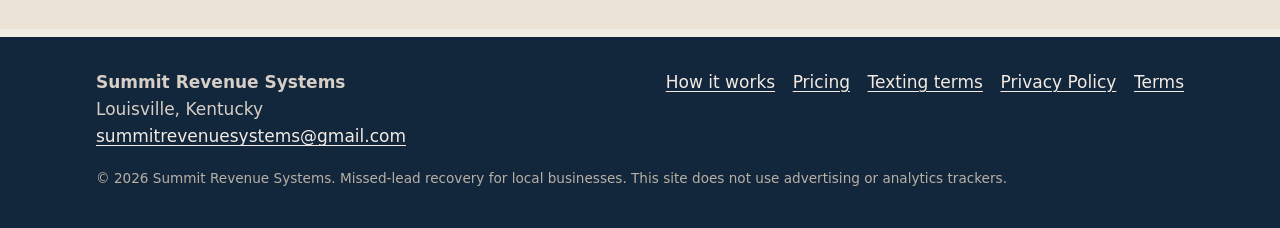
==== commit 0f91fe14: "Rewrite site copy as industry-neutral missed-lead recovery Describe the offer as a missed-call text " ====
--- a/index.html
+++ b/index.html
@@ -3,8 +3,8 @@
 <head>
   <meta charset="utf-8">
   <meta name="viewport" content="width=device-width, initial-scale=1">
-  <title>Summit Revenue Systems | Missed-Lead Recovery for HVAC Shops</title>
-  <meta name="description" content="When your Louisville HVAC shop misses a call, the customer gets a text back within 60 seconds. We qualify the caller, flag emergencies to your cell, and send a weekly report. $399 to set up, $297 a month, no contract.">
+  <title>Summit Revenue Systems | Missed-Lead Recovery</title>
+  <meta name="description" content="When your Louisville business misses a call, the customer gets a text back within 60 seconds. We qualify the caller, flag emergencies to your cell, and send a weekly report. $399 to set up, $297 a month, no contract.">
   <meta name="theme-color" content="#1b3552">
   <meta name="author" content="Christopher Howard, Summit Revenue Systems">
   <link rel="icon" href="favicon.svg" type="image/svg+xml">
@@ -53,11 +53,11 @@
     <section class="hero">
       <div class="wrap hero-grid">
         <div>
-          <p class="kicker">Missed-lead recovery for HVAC shops</p>
+          <p class="kicker">Missed-lead recovery for local businesses</p>
           <h1>When you miss a call, the customer still hears from you in 60 seconds.</h1>
-          <p class="lead">Summit Revenue Systems helps independent HVAC shops in Louisville and nearby recover work that would otherwise sit in voicemail. A missed call gets a text back, the caller is qualified, emergencies are flagged to your cell, and you get a weekly report of what it caught.</p>
+          <p class="lead">Summit Revenue Systems helps local businesses in Louisville and nearby recover work that would otherwise sit in voicemail. If your business depends on the phone, a missed call gets a text back, the caller is qualified, emergencies are flagged to your cell, and you get a weekly report of what it caught.</p>
           <div class="actions">
-            <a class="btn btn-primary" href="mailto:summitrevenuesystems@gmail.com?subject=Missed-lead%20recovery%20for%20my%20HVAC%20shop">Email Christopher Howard</a>
+            <a class="btn btn-primary" href="mailto:summitrevenuesystems@gmail.com?subject=Missed-lead%20recovery%20for%20my%20business">Email Christopher Howard</a>
             <a class="btn btn-secondary" href="#demo">Watch the short demo</a>
           </div>
         </div>
@@ -65,7 +65,7 @@
           <p class="example-label">Example text, not a real customer message</p>
           <div class="bubble">
             <p class="from">Your company name</p>
-            <p>This is [Your Shop]. Sorry we missed your call. Is this: 1) No heat or no AC right now, 2) A repair this week, 3) A quote? Reply 1, 2, or 3. Msg &amp; data rates may apply. Reply STOP to opt out, HELP for help.</p>
+            <p>This is [Your Business]. Sorry we missed your call. Is this: 1) Something urgent that needs help now, 2) A request this week, 3) A question or a quote? Reply 1, 2, or 3. Msg &amp; data rates may apply. Reply STOP to opt out, HELP for help.</p>
           </div>
         </aside>
       </div>
@@ -74,7 +74,7 @@
     <section id="demo" class="band">
       <div class="wrap">
         <h2>See the flow in a short video</h2>
-        <p class="section-intro">This short walkthrough shows a missed call, the text back, an emergency flag to the owner’s cell, and the weekly report. The shop in the recording is fictional.</p>
+        <p class="section-intro">This short walkthrough shows a missed call, the text back, an emergency flag to the owner’s cell, and the weekly report. The business in the recording is a fictional example.</p>
         <div class="demo-frame">
           <img class="demo-poster" src="demo/poster.jpg" width="1600" height="900" alt="Still from the missed-call recovery demo, labeled Demo: simulated conversation.">
           <video controls preload="metadata" playsinline poster="demo/poster.jpg" title="Summit missed-call demo">
@@ -82,24 +82,24 @@
             Your browser cannot play this video. Email Christopher Howard and he can send it to you.
           </video>
         </div>
-        <p class="demo-caption">Demo: simulated conversation. The shop in this recording is fictional.</p>
+        <p class="demo-caption">Demo: simulated conversation. The business in this recording is a fictional example.</p>
       </div>
     </section>
 
     <section id="how">
       <div class="wrap">
         <h2>How it works</h2>
-        <p class="section-intro">Three steps. Your team still talks to the customer and decides who gets a truck. We just make sure the lead does not go cold in the meantime.</p>
+        <p class="section-intro">Three steps. Your team still talks to the customer and decides how to handle the work. We just make sure the lead does not go cold in the meantime.</p>
         <div class="steps">
           <article class="step">
             <div class="step-num">1</div>
             <h3>The missed call gets a text</h3>
-            <p>Someone calls your shop and nobody can pick up. Within 60 seconds they get a text from your company, not from us.</p>
+            <p>Someone calls your business and nobody can pick up. Within 60 seconds they get a text from your company, not from us.</p>
           </article>
           <article class="step">
             <div class="step-num">2</div>
             <h3>The job is qualified and routed</h3>
-            <p>The text asks what they need. No heat, no AC, or a leak can be flagged to your on-call phone. Routine work gets a callback time. We do not pretend to be you, and we do not dispatch a truck.</p>
+            <p>The text asks what they need. Urgent issues can be flagged to your on-call phone. Routine work gets a callback time. We do not pretend to be you, and we do not dispatch your staff.</p>
           </article>
           <article class="step">
             <div class="step-num">3</div>
@@ -113,7 +113,7 @@
     <section id="included" class="band">
       <div class="wrap">
         <h2>What is included</h2>
-        <p class="section-intro">The offer is narrow on purpose. It is built to recover missed service work, not to turn your phone into a marketing list.</p>
+        <p class="section-intro">The offer is narrow on purpose. It is built to recover missed calls and leads, not to turn your phone into a marketing list.</p>
         <div class="split">
           <div class="list-card in">
             <h3>Included</h3>
@@ -123,7 +123,7 @@
               <li>Emergency flags to your cell</li>
               <li>Callback booking for routine requests</li>
               <li>A weekly lead recovery report</li>
-              <li>Help registering your shop for business texting, which carriers require</li>
+              <li>Help registering your business for business texting, which carriers require</li>
               <li>Call forwarding instructions and a live test before you go live</li>
               <li>Scripts in your company name, with a clear way to opt out</li>
             </ul>
@@ -132,9 +132,9 @@
             <h3>Not included</h3>
             <ul>
               <li>A live receptionist who answers the phone</li>
-              <li>Marketing texts, coupons, tune-up specials, or review requests</li>
+              <li>Marketing texts, coupons, or review requests</li>
               <li>Buying leads or running ads</li>
-              <li>Dispatching technicians or promising an arrival time</li>
+              <li>Dispatching your staff or promising an arrival time</li>
               <li>A redesign of your website, though we will help you add the privacy and texting language carriers ask for</li>
               <li>A promise of a set number of new jobs</li>
             </ul>
@@ -146,7 +146,7 @@
     <section id="pricing">
       <div class="wrap">
         <h2>Pricing</h2>
-        <p class="section-intro">Simple, month to month pricing for one shop. There is no long-term contract.</p>
+        <p class="section-intro">Simple, month to month pricing for one business. There is no long-term contract.</p>
         <div class="price-box">
           <span class="badge">Current offer</span>
           <div class="price-row">
@@ -168,20 +168,20 @@
         <div class="faq">
           <details>
             <summary>How do you get the missed calls?</summary>
-            <p>Your phone company forwards unanswered calls to a number we set up for your shop. If that path ever fails, callers reach your normal voicemail. You can turn forwarding off at any time.</p>
+            <p>Your phone company forwards unanswered calls to a number we set up for your business. If that path ever fails, callers reach your normal voicemail. You can turn forwarding off at any time.</p>
           </details>
           <details>
             <summary>Is texting my callers legal?</summary>
-            <p>We treat the first missed-call text as a reply to a call the customer already placed, not as a marketing message. The first text identifies your company and tells the person how to opt out. Follow-up texts, if any, stay about that same request. We do not send promotions, coupons, or review requests. Texts after a web form go out only when the form includes a clear SMS consent checkbox and disclosure. Each shop is registered for business texting under its own legal name before any messages are sent.</p>
+            <p>We treat the first missed-call text as a reply to a call the customer already placed, not as a marketing message. The first text identifies your company and tells the person how to opt out. Follow-up texts, if any, stay about that same request. We do not send promotions, coupons, or review requests. Texts after a web form go out only when the form includes a clear SMS consent checkbox and disclosure. Each business is registered for business texting under its own legal name before any messages are sent.</p>
             <p>Carriers and regulators have not published a rule that names “missed call text back” as its own category of consent, so we keep the program narrow on purpose. This is a description of how we operate, not legal advice. A lawyer should review your specific use before you go live.</p>
           </details>
           <details>
             <summary>Who shows up as the sender?</summary>
-            <p>The texts go out in your shop’s name. Callers should feel like they are hearing from you. Summit is your vendor in the background, not the name on the message.</p>
+            <p>The texts go out in your company’s name. Callers should feel like they are hearing from you. Summit is your vendor in the background, not the name on the message.</p>
           </details>
           <details>
             <summary>Are the replies a fixed script, or made up on the fly?</summary>
-            <p>No. The replies follow a fixed script we agree on with you. It does not invent answers, and it does not pretend to be a person in your shop.</p>
+            <p>No. The replies follow a fixed script we agree on with you. It does not invent answers, and it does not pretend to be a person at your business.</p>
           </details>
           <details>
             <summary>How long does it take to go live?</summary>
@@ -208,7 +208,7 @@
         <h2>Text message terms and SMS opt-in</h2>
         <div class="sms-box">
           <p><strong>Messages from Summit Revenue Systems.</strong> If you give us a mobile number and consent to receive texts (for example, when you request a demo, during onboarding, or for support), you agree to receive customer care and account messages from Summit Revenue Systems about missed-lead recovery setup, support, billing, and service updates. Message frequency varies. Msg &amp; data rates may apply. Reply STOP to opt out. Reply HELP for help. You can also opt out by emailing us at <a href="mailto:summitrevenuesystems@gmail.com">summitrevenuesystems@gmail.com</a>. Consent is not a condition of purchase. We do not share mobile numbers or opt-in information with third parties for their marketing.</p>
-          <p><strong>Messages from an HVAC shop that uses this service.</strong> If you called or wrote an HVAC company that uses Summit Revenue Systems, texts about your service request come from that company, not from Summit as the named sender. Calling the shop, or checking a clearly labeled SMS consent box on the shop’s form, is how you opt in. You may receive 1 to 3 informational messages about that same request. Message frequency varies. Msg &amp; data rates may apply. Reply STOP to opt out. Reply HELP for help. These messages are not marketing, and they are not a condition of getting service. The shop should not share your mobile number or opt-in information with third parties for their marketing. Summit processes those messages only as the shop’s service provider.</p>
+          <p><strong>Messages from a business that uses this service.</strong> If you called or wrote a company that uses Summit Revenue Systems, texts about your service request come from that company, not from Summit as the named sender. Calling the business, or checking a clearly labeled SMS consent box on the business’s form, is how you opt in. You may receive 1 to 3 informational messages about that same request. Message frequency varies. Msg &amp; data rates may apply. Reply STOP to opt out. Reply HELP for help. These messages are not marketing, and they are not a condition of getting service. The business should not share your mobile number or opt-in information with third parties for their marketing. Summit processes those messages only as the business’s service provider.</p>
           <p>Full details are in our <a href="privacy.html">Privacy Policy</a> and <a href="terms.html">Terms</a>.</p>
         </div>
       </div>
@@ -217,7 +217,7 @@
     <section id="contact" class="band">
       <div class="wrap">
         <h2>Get in touch</h2>
-        <p class="section-intro">Want the demo, or want to talk through how this would work at your shop? Email is the best way to reach us.</p>
+        <p class="section-intro">Want the demo, or want to talk through how this would work at your business? Email is the best way to reach us.</p>
         <div class="contact-card">
           <p><strong>Christopher Howard</strong></p>
           <p>Summit Revenue Systems</p>
@@ -244,7 +244,7 @@
           <a href="terms.html">Terms</a>
         </nav>
       </div>
-      <p class="tiny">© 2026 Summit Revenue Systems. Missed-lead recovery for HVAC shops. This site does not use advertising or analytics trackers.</p>
+      <p class="tiny">© 2026 Summit Revenue Systems. Missed-lead recovery for local businesses. This site does not use advertising or analytics trackers.</p>
     </div>
   </footer>
 </body>
